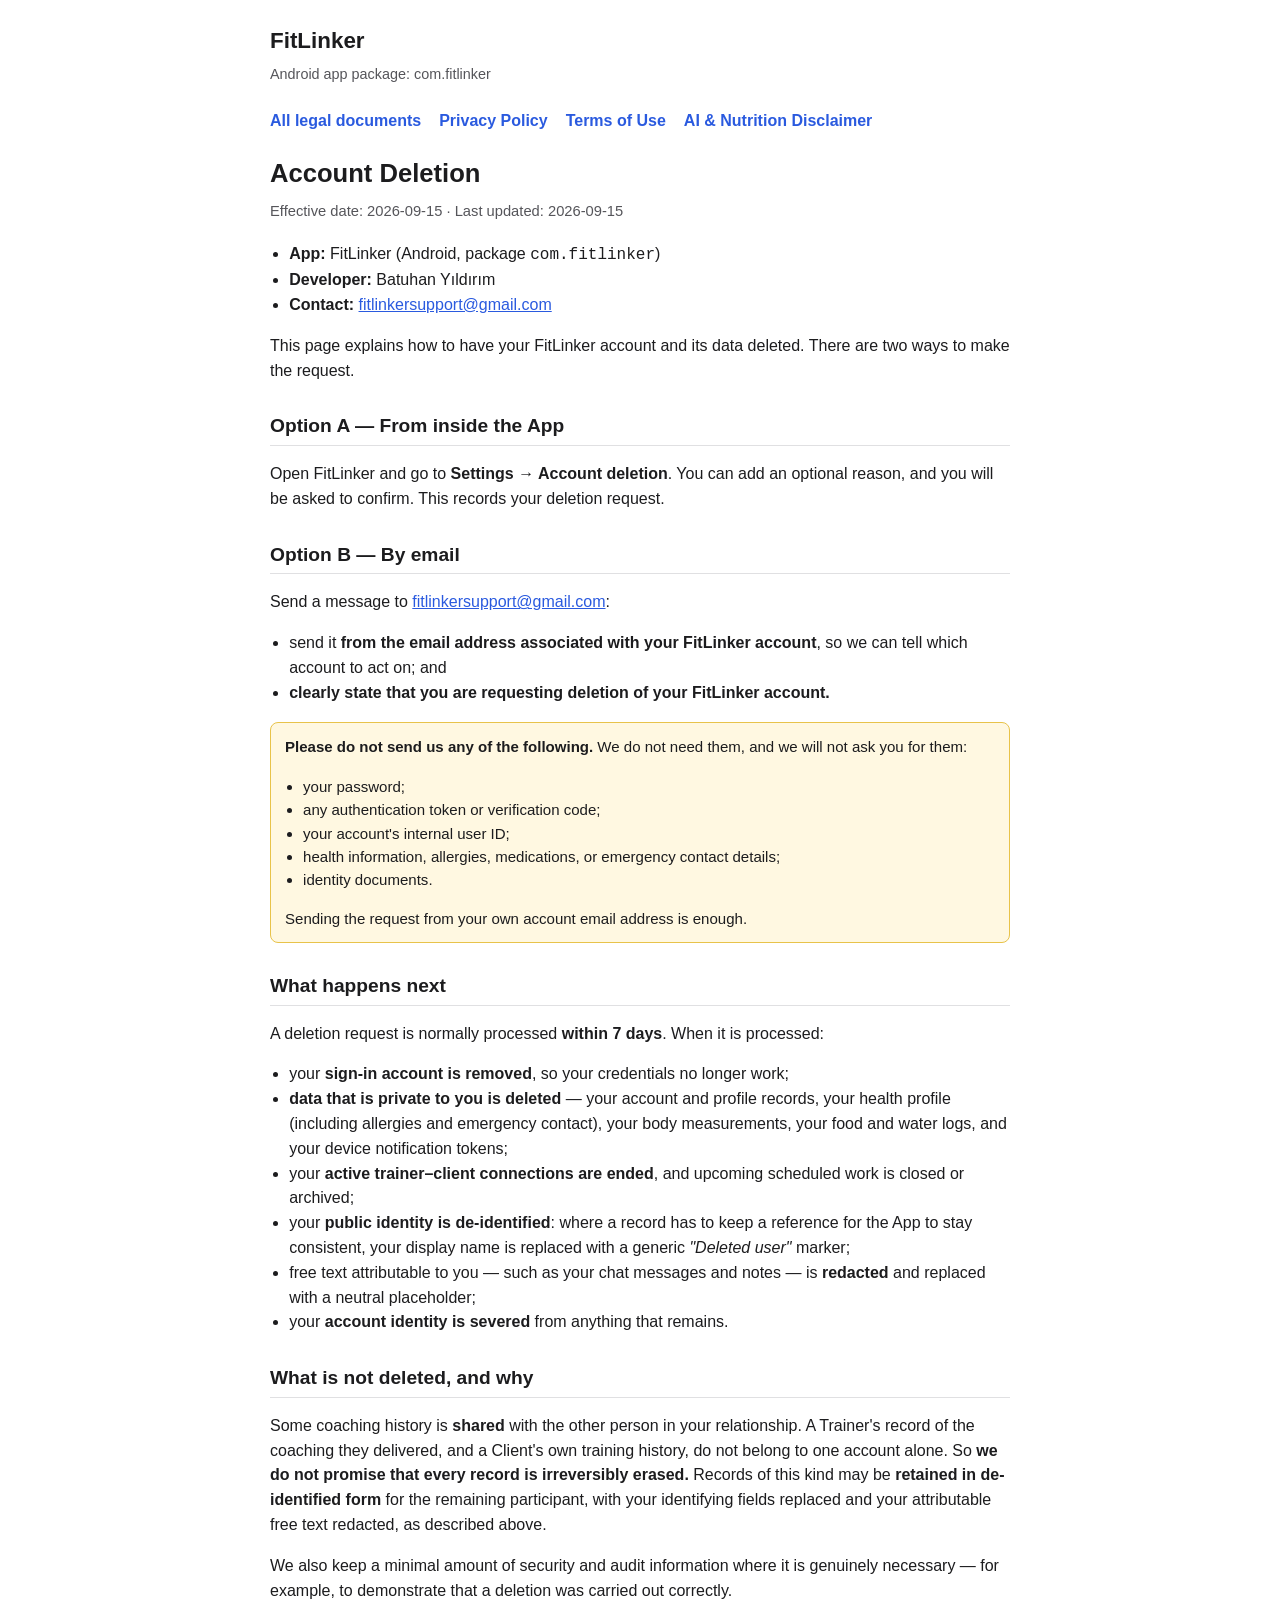
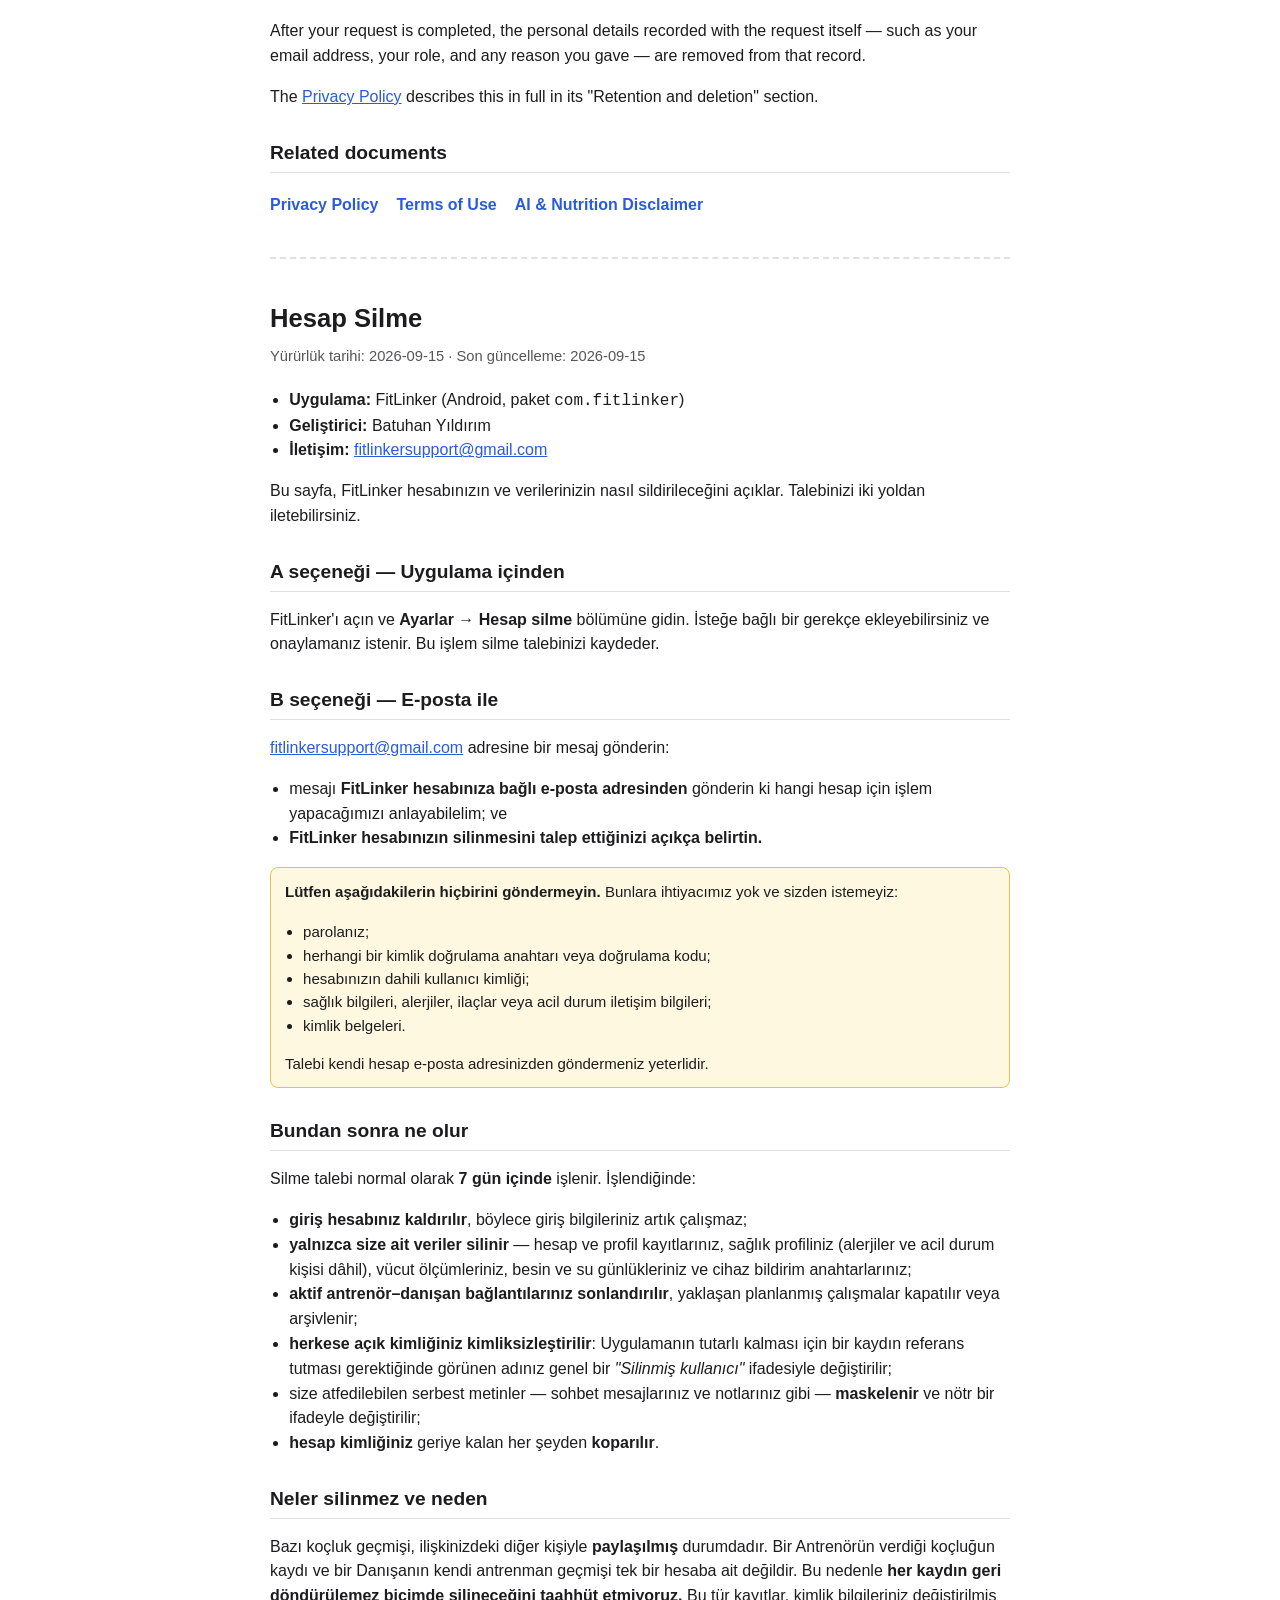
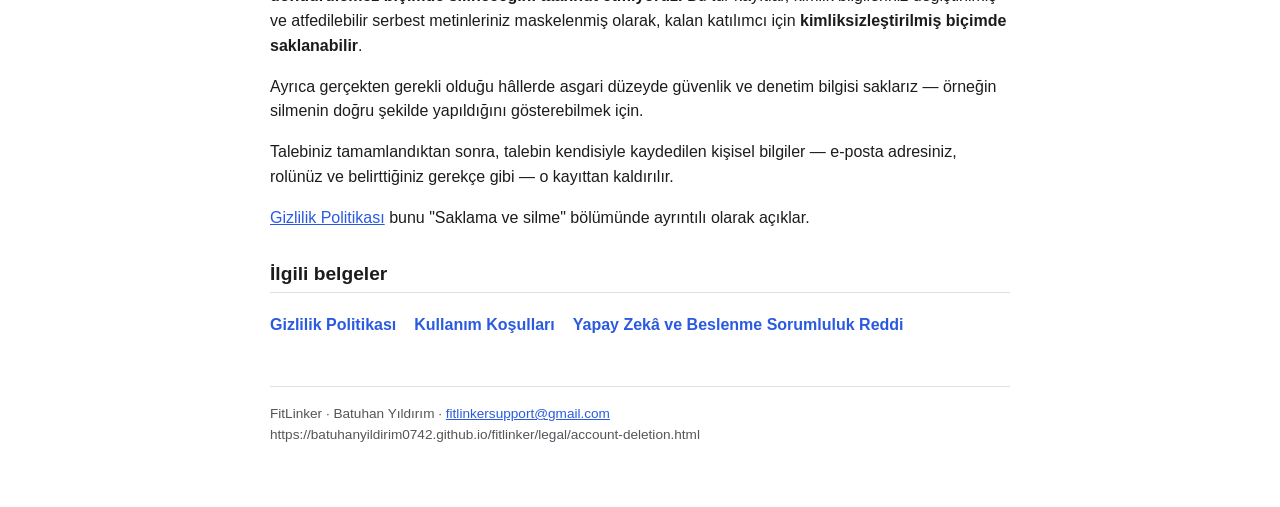
==== legal/account-deletion.html @ 313e4fa7 "Publish FitLinker legal pages" ====
<!DOCTYPE html>
<html lang="en">
<head>
<meta charset="utf-8">
<meta name="viewport" content="width=device-width, initial-scale=1">
<title>FitLinker — Account Deletion</title>
<link rel="stylesheet" href="style.css">
</head>
<body>
<div class="page">
  <header class="app-header">
    <div class="app-name">FitLinker</div>
    <div class="app-meta">Android app package: com.fitlinker</div>
  </header>

  <nav class="doc-links">
    <a href="index.html">All legal documents</a>
    <a href="privacy-policy.html">Privacy Policy</a>
    <a href="terms-of-use.html">Terms of Use</a>
    <a href="ai-nutrition-disclaimer.html">AI &amp; Nutrition Disclaimer</a>
  </nav>

  <section class="lang-section" lang="en">
    <h1>Account Deletion</h1>
    <p class="meta">Effective date: 2026-09-15 &middot; Last updated: 2026-09-15</p>

    <ul>
      <li><strong>App:</strong> FitLinker (Android, package <code>com.fitlinker</code>)</li>
      <li><strong>Developer:</strong> Batuhan Yıldırım</li>
      <li><strong>Contact:</strong>
        <a href="mailto:fitlinkersupport@gmail.com">fitlinkersupport@gmail.com</a></li>
    </ul>

    <p>
      This page explains how to have your FitLinker account and its data deleted. There are two ways
      to make the request.
    </p>

    <h2>Option A — From inside the App</h2>
    <p>
      Open FitLinker and go to <strong>Settings → Account deletion</strong>. You can add an optional
      reason, and you will be asked to confirm. This records your deletion request.
    </p>

    <h2>Option B — By email</h2>
    <p>
      Send a message to
      <a href="mailto:fitlinkersupport@gmail.com">fitlinkersupport@gmail.com</a>:
    </p>
    <ul>
      <li>send it <strong>from the email address associated with your FitLinker account</strong>, so
        we can tell which account to act on; and</li>
      <li><strong>clearly state that you are requesting deletion of your FitLinker account.</strong></li>
    </ul>

    <div class="notice">
      <strong>Please do not send us any of the following.</strong> We do not need them, and we will
      not ask you for them:
      <ul>
        <li>your password;</li>
        <li>any authentication token or verification code;</li>
        <li>your account's internal user ID;</li>
        <li>health information, allergies, medications, or emergency contact details;</li>
        <li>identity documents.</li>
      </ul>
      Sending the request from your own account email address is enough.
    </div>

    <h2>What happens next</h2>
    <p>
      A deletion request is normally processed <strong>within 7 days</strong>. When it is processed:
    </p>
    <ul>
      <li>your <strong>sign-in account is removed</strong>, so your credentials no longer work;</li>
      <li><strong>data that is private to you is deleted</strong> — your account and profile records,
        your health profile (including allergies and emergency contact), your body measurements,
        your food and water logs, and your device notification tokens;</li>
      <li>your <strong>active trainer–client connections are ended</strong>, and upcoming scheduled
        work is closed or archived;</li>
      <li>your <strong>public identity is de-identified</strong>: where a record has to keep a
        reference for the App to stay consistent, your display name is replaced with a generic
        <em>"Deleted user"</em> marker;</li>
      <li>free text attributable to you — such as your chat messages and notes — is
        <strong>redacted</strong> and replaced with a neutral placeholder;</li>
      <li>your <strong>account identity is severed</strong> from anything that remains.</li>
    </ul>

    <h2>What is not deleted, and why</h2>
    <p>
      Some coaching history is <strong>shared</strong> with the other person in your relationship. A
      Trainer's record of the coaching they delivered, and a Client's own training history, do not
      belong to one account alone. So <strong>we do not promise that every record is irreversibly
      erased.</strong> Records of this kind may be <strong>retained in de-identified form</strong> for
      the remaining participant, with your identifying fields replaced and your attributable free
      text redacted, as described above.
    </p>
    <p>
      We also keep a minimal amount of security and audit information where it is genuinely
      necessary — for example, to demonstrate that a deletion was carried out correctly.
    </p>
    <p>
      After your request is completed, the personal details recorded with the request itself — such
      as your email address, your role, and any reason you gave — are removed from that record.
    </p>
    <p>
      The <a href="privacy-policy.html">Privacy Policy</a> describes this in full in its
      "Retention and deletion" section.
    </p>

    <h2>Related documents</h2>
    <nav class="doc-links">
      <a href="privacy-policy.html">Privacy Policy</a>
      <a href="terms-of-use.html">Terms of Use</a>
      <a href="ai-nutrition-disclaimer.html">AI &amp; Nutrition Disclaimer</a>
    </nav>
  </section>

  <hr class="lang-divider">

  <section class="lang-section" lang="tr">
    <h1>Hesap Silme</h1>
    <p class="meta">Yürürlük tarihi: 2026-09-15 &middot; Son güncelleme: 2026-09-15</p>

    <ul>
      <li><strong>Uygulama:</strong> FitLinker (Android, paket <code>com.fitlinker</code>)</li>
      <li><strong>Geliştirici:</strong> Batuhan Yıldırım</li>
      <li><strong>İletişim:</strong>
        <a href="mailto:fitlinkersupport@gmail.com">fitlinkersupport@gmail.com</a></li>
    </ul>

    <p>
      Bu sayfa, FitLinker hesabınızın ve verilerinizin nasıl sildirileceğini açıklar. Talebinizi iki
      yoldan iletebilirsiniz.
    </p>

    <h2>A seçeneği — Uygulama içinden</h2>
    <p>
      FitLinker'ı açın ve <strong>Ayarlar → Hesap silme</strong> bölümüne gidin. İsteğe bağlı bir
      gerekçe ekleyebilirsiniz ve onaylamanız istenir. Bu işlem silme talebinizi kaydeder.
    </p>

    <h2>B seçeneği — E-posta ile</h2>
    <p>
      <a href="mailto:fitlinkersupport@gmail.com">fitlinkersupport@gmail.com</a> adresine bir mesaj
      gönderin:
    </p>
    <ul>
      <li>mesajı <strong>FitLinker hesabınıza bağlı e-posta adresinden</strong> gönderin ki hangi
        hesap için işlem yapacağımızı anlayabilelim; ve</li>
      <li><strong>FitLinker hesabınızın silinmesini talep ettiğinizi açıkça belirtin.</strong></li>
    </ul>

    <div class="notice">
      <strong>Lütfen aşağıdakilerin hiçbirini göndermeyin.</strong> Bunlara ihtiyacımız yok ve sizden
      istemeyiz:
      <ul>
        <li>parolanız;</li>
        <li>herhangi bir kimlik doğrulama anahtarı veya doğrulama kodu;</li>
        <li>hesabınızın dahili kullanıcı kimliği;</li>
        <li>sağlık bilgileri, alerjiler, ilaçlar veya acil durum iletişim bilgileri;</li>
        <li>kimlik belgeleri.</li>
      </ul>
      Talebi kendi hesap e-posta adresinizden göndermeniz yeterlidir.
    </div>

    <h2>Bundan sonra ne olur</h2>
    <p>
      Silme talebi normal olarak <strong>7 gün içinde</strong> işlenir. İşlendiğinde:
    </p>
    <ul>
      <li><strong>giriş hesabınız kaldırılır</strong>, böylece giriş bilgileriniz artık çalışmaz;</li>
      <li><strong>yalnızca size ait veriler silinir</strong> — hesap ve profil kayıtlarınız, sağlık
        profiliniz (alerjiler ve acil durum kişisi dâhil), vücut ölçümleriniz, besin ve su
        günlükleriniz ve cihaz bildirim anahtarlarınız;</li>
      <li><strong>aktif antrenör–danışan bağlantılarınız sonlandırılır</strong>, yaklaşan planlanmış
        çalışmalar kapatılır veya arşivlenir;</li>
      <li><strong>herkese açık kimliğiniz kimliksizleştirilir</strong>: Uygulamanın tutarlı kalması
        için bir kaydın referans tutması gerektiğinde görünen adınız genel bir
        <em>"Silinmiş kullanıcı"</em> ifadesiyle değiştirilir;</li>
      <li>size atfedilebilen serbest metinler — sohbet mesajlarınız ve notlarınız gibi —
        <strong>maskelenir</strong> ve nötr bir ifadeyle değiştirilir;</li>
      <li><strong>hesap kimliğiniz</strong> geriye kalan her şeyden <strong>koparılır</strong>.</li>
    </ul>

    <h2>Neler silinmez ve neden</h2>
    <p>
      Bazı koçluk geçmişi, ilişkinizdeki diğer kişiyle <strong>paylaşılmış</strong> durumdadır. Bir
      Antrenörün verdiği koçluğun kaydı ve bir Danışanın kendi antrenman geçmişi tek bir hesaba ait
      değildir. Bu nedenle <strong>her kaydın geri döndürülemez biçimde silineceğini taahhüt
      etmiyoruz.</strong> Bu tür kayıtlar, kimlik bilgileriniz değiştirilmiş ve atfedilebilir serbest
      metinleriniz maskelenmiş olarak, kalan katılımcı için
      <strong>kimliksizleştirilmiş biçimde saklanabilir</strong>.
    </p>
    <p>
      Ayrıca gerçekten gerekli olduğu hâllerde asgari düzeyde güvenlik ve denetim bilgisi saklarız —
      örneğin silmenin doğru şekilde yapıldığını gösterebilmek için.
    </p>
    <p>
      Talebiniz tamamlandıktan sonra, talebin kendisiyle kaydedilen kişisel bilgiler — e-posta
      adresiniz, rolünüz ve belirttiğiniz gerekçe gibi — o kayıttan kaldırılır.
    </p>
    <p>
      <a href="privacy-policy.html">Gizlilik Politikası</a> bunu "Saklama ve silme" bölümünde
      ayrıntılı olarak açıklar.
    </p>

    <h2>İlgili belgeler</h2>
    <nav class="doc-links">
      <a href="privacy-policy.html">Gizlilik Politikası</a>
      <a href="terms-of-use.html">Kullanım Koşulları</a>
      <a href="ai-nutrition-disclaimer.html">Yapay Zekâ ve Beslenme Sorumluluk Reddi</a>
    </nav>
  </section>

  <footer class="app-footer">
    FitLinker &middot; Batuhan Yıldırım &middot;
    <a href="mailto:fitlinkersupport@gmail.com">fitlinkersupport@gmail.com</a><br>
    https://batuhanyildirim0742.github.io/fitlinker/legal/account-deletion.html
  </footer>
</div>
</body>
</html>
---- legal/style.css ----
/* FitLinker legal pages — shared stylesheet.
   Plain CSS only: no JavaScript, no web fonts/CDN, no tracking/analytics of any kind. */

:root {
  color-scheme: light dark;
  --max-width: 780px;
  --fg: #1c1c1e;
  --bg: #ffffff;
  --muted: #55555a;
  --border: #e0e0e2;
  --accent: #2a5adf;
  --notice-bg: #fff8e1;
  --notice-border: #e8c34a;
}

@media (prefers-color-scheme: dark) {
  :root {
    --fg: #f0f0f2;
    --bg: #121214;
    --muted: #b8b8bd;
    --border: #3a3a3d;
    --accent: #7aa2ff;
    --notice-bg: #3a331a;
    --notice-border: #8a7326;
  }
}

* {
  box-sizing: border-box;
}

html, body {
  margin: 0;
  padding: 0;
}

body {
  background: var(--bg);
  color: var(--fg);
  font-family: -apple-system, "Segoe UI", Roboto, Helvetica, Arial, sans-serif;
  line-height: 1.55;
  font-size: 16px;
}

.page {
  max-width: var(--max-width);
  margin: 0 auto;
  padding: 24px 20px 64px;
}

header.app-header {
  margin-bottom: 24px;
}

header.app-header .app-name {
  font-weight: 700;
  font-size: 1.4rem;
}

header.app-header .app-meta {
  color: var(--muted);
  font-size: 0.9rem;
  margin-top: 4px;
}

h1 {
  font-size: 1.6rem;
  margin: 0 0 6px;
}

h2 {
  font-size: 1.2rem;
  margin: 28px 0 8px;
  border-bottom: 1px solid var(--border);
  padding-bottom: 4px;
}

h3 {
  font-size: 1.02rem;
  margin: 18px 0 6px;
}

p, li {
  color: var(--fg);
}

ul {
  padding-left: 1.2em;
}

.meta {
  color: var(--muted);
  font-size: 0.92rem;
  margin: 4px 0 20px;
}

.notice {
  background: var(--notice-bg);
  border: 1px solid var(--notice-border);
  border-radius: 8px;
  padding: 12px 14px;
  margin: 16px 0;
  font-size: 0.94rem;
}

.notice strong {
  display: inline-block;
  margin-bottom: 2px;
}

a {
  color: var(--accent);
}

.lang-section {
  margin-top: 8px;
}

.lang-divider {
  margin: 40px 0;
  border: none;
  border-top: 2px dashed var(--border);
}

nav.doc-links {
  margin: 20px 0;
  padding: 0;
  list-style: none;
  display: flex;
  flex-wrap: wrap;
  gap: 10px 18px;
}

nav.doc-links a {
  text-decoration: none;
  font-weight: 600;
}

footer.app-footer {
  margin-top: 48px;
  padding-top: 16px;
  border-top: 1px solid var(--border);
  color: var(--muted);
  font-size: 0.85rem;
}

@media (max-width: 480px) {
  body {
    font-size: 15px;
  }
  .page {
    padding: 16px 14px 48px;
  }
}
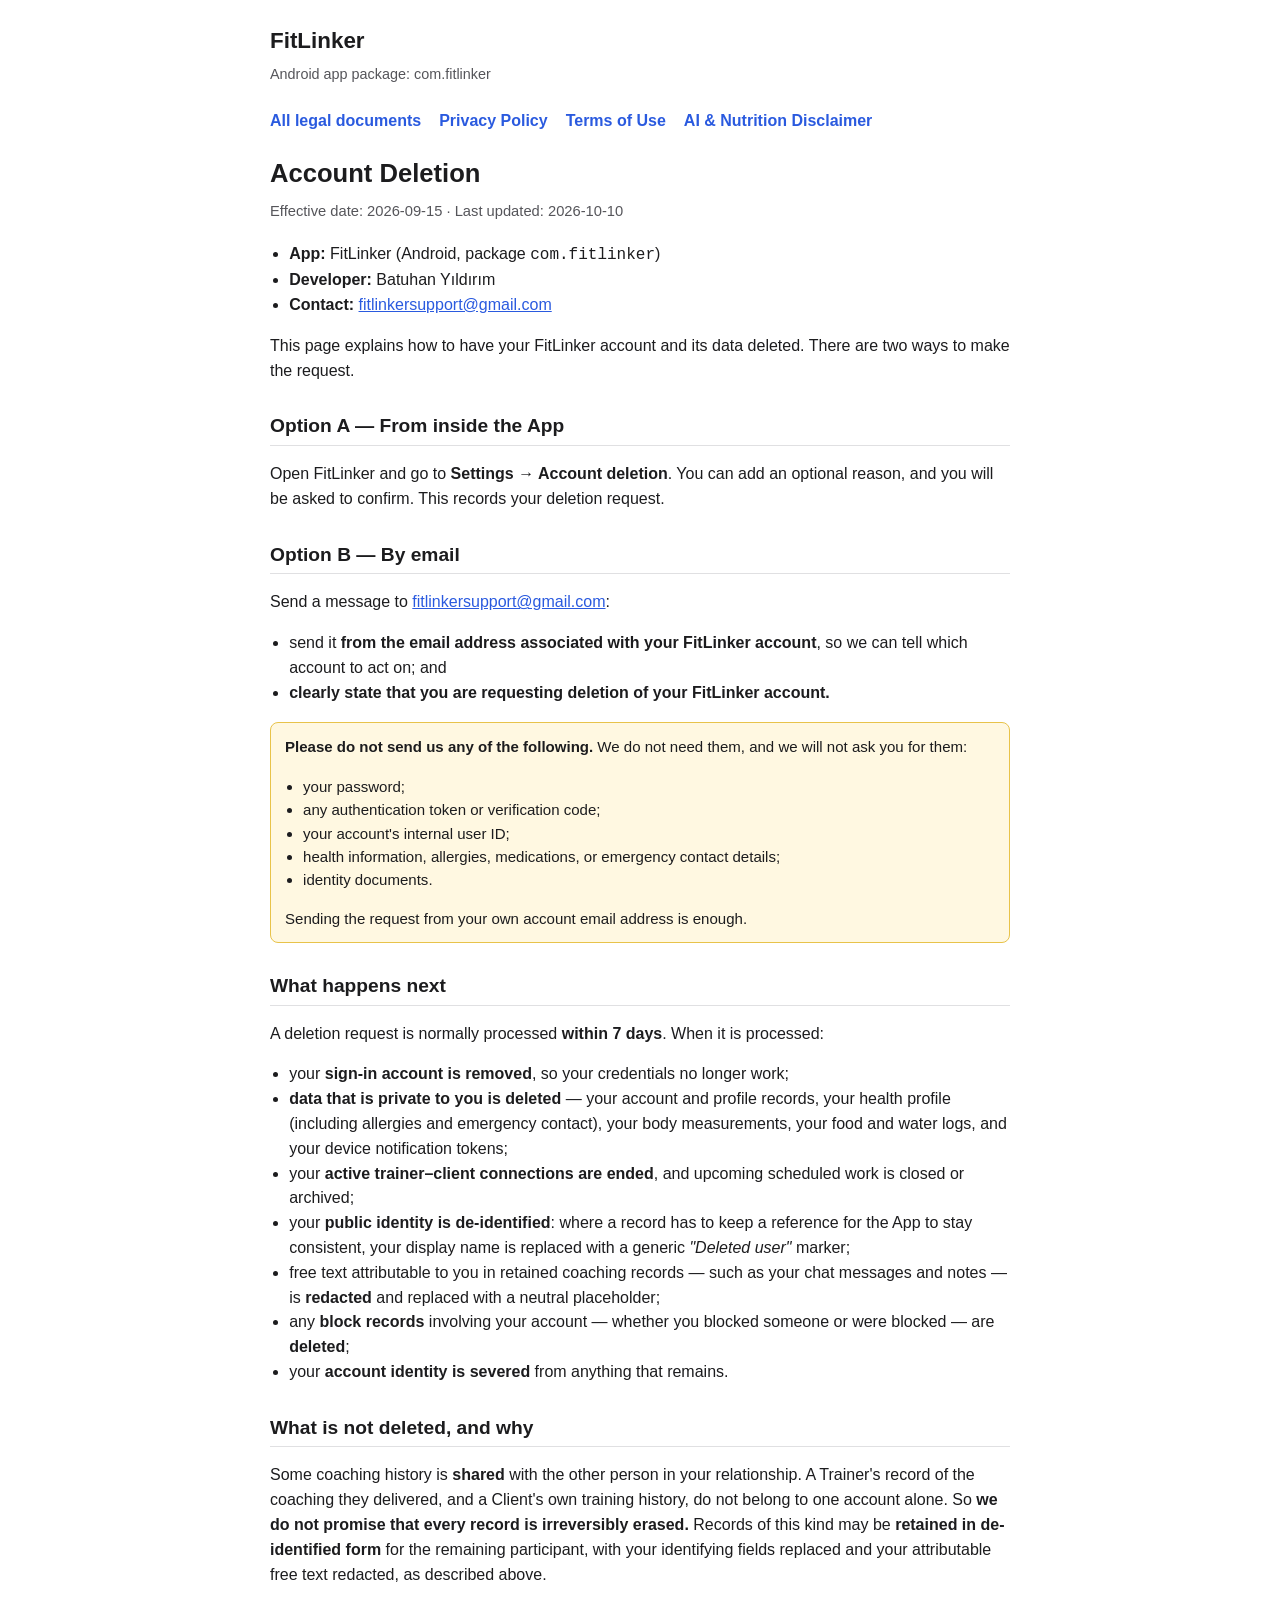
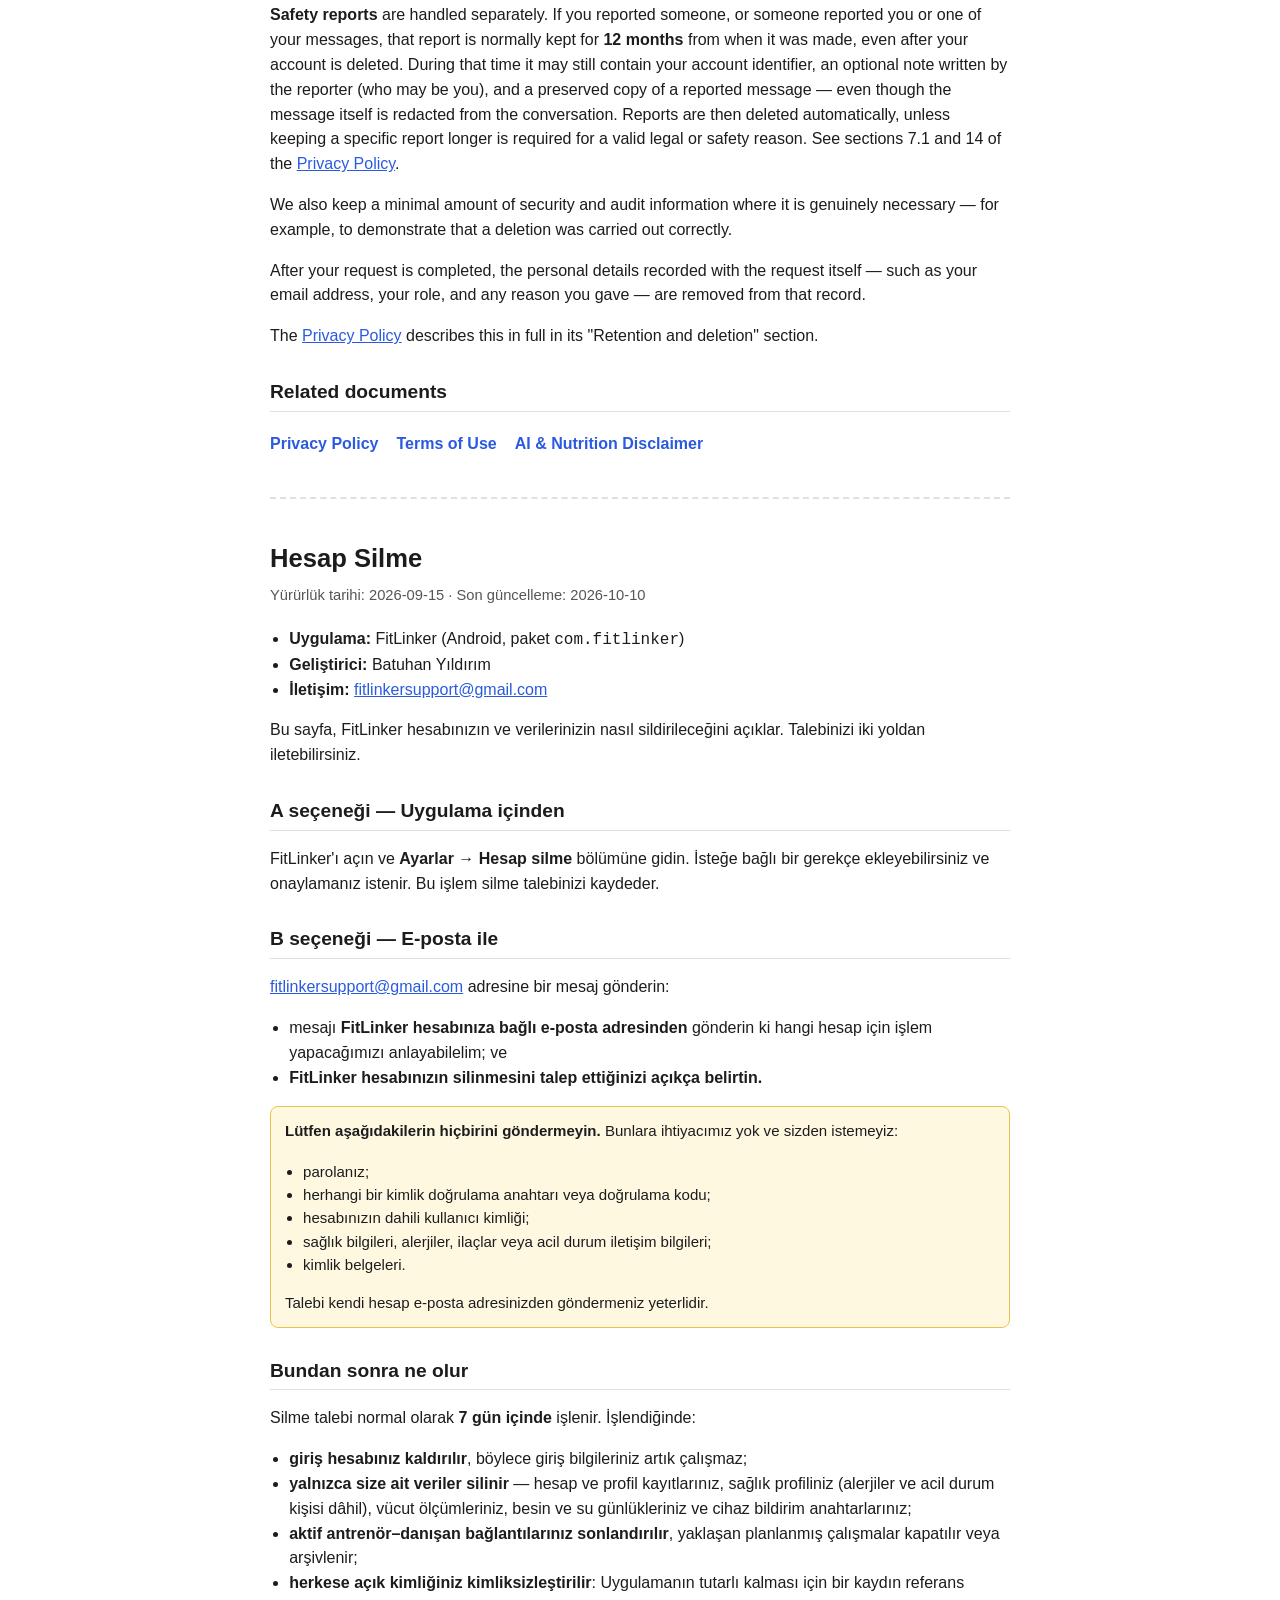
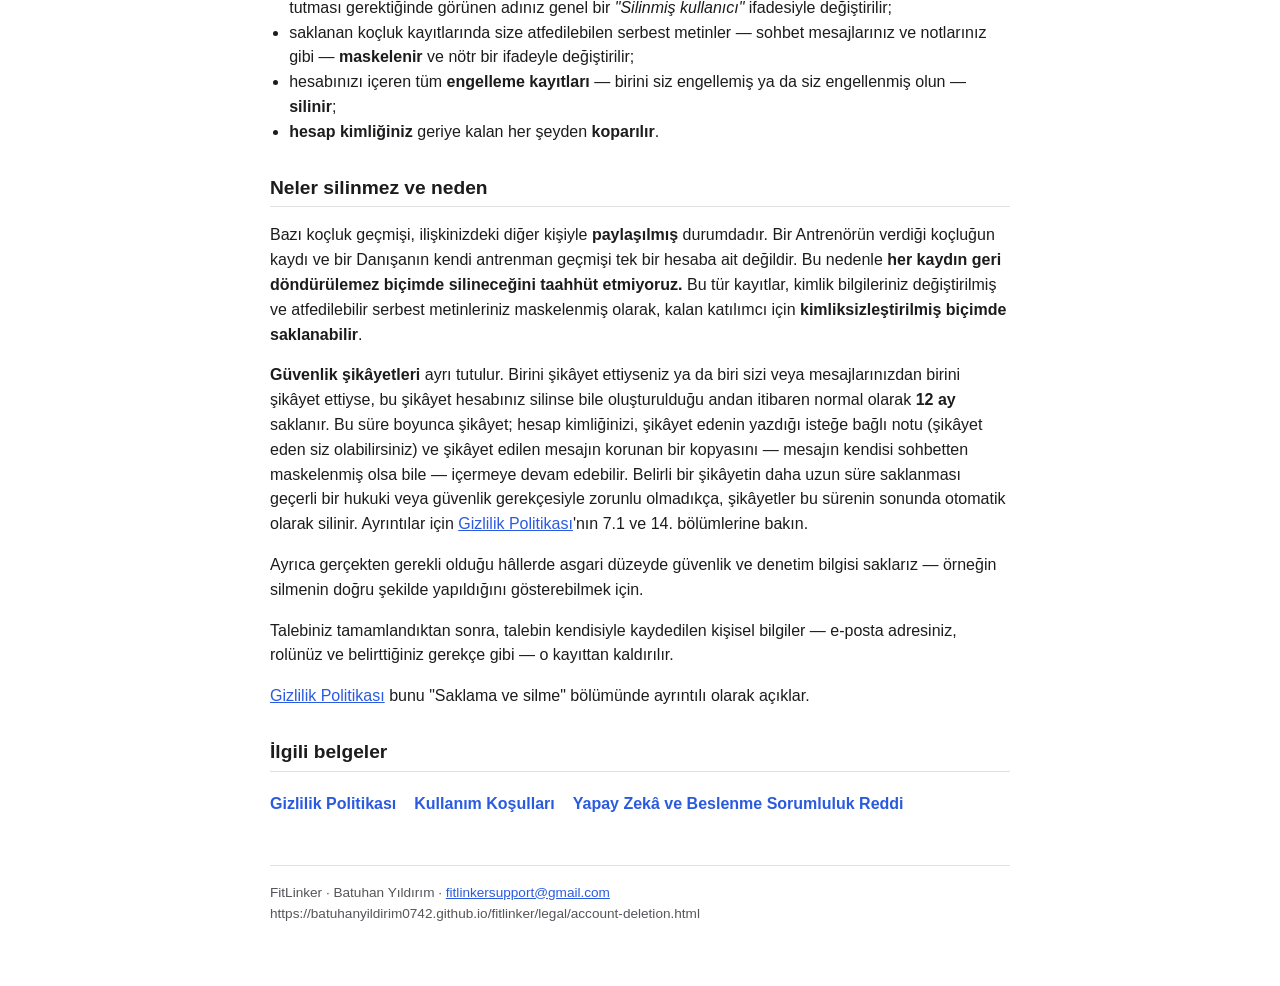
==== commit 45566d2d: "docs: publish approved safety legal updates Co-Authored-By: Claude Opus 5.5 <noreply@anthropic.com>" ====
--- a/legal/account-deletion.html
+++ b/legal/account-deletion.html
@@ -22,7 +22,7 @@
 
   <section class="lang-section" lang="en">
     <h1>Account Deletion</h1>
-    <p class="meta">Effective date: 2026-09-15 &middot; Last updated: 2026-09-15</p>
+    <p class="meta">Effective date: 2026-09-15 &middot; Last updated: 2026-10-10</p>
 
     <ul>
       <li><strong>App:</strong> FitLinker (Android, package <code>com.fitlinker</code>)</li>
@@ -80,8 +80,10 @@
       <li>your <strong>public identity is de-identified</strong>: where a record has to keep a
         reference for the App to stay consistent, your display name is replaced with a generic
         <em>"Deleted user"</em> marker;</li>
-      <li>free text attributable to you — such as your chat messages and notes — is
-        <strong>redacted</strong> and replaced with a neutral placeholder;</li>
+      <li>free text attributable to you in retained coaching records — such as your chat messages
+        and notes — is <strong>redacted</strong> and replaced with a neutral placeholder;</li>
+      <li>any <strong>block records</strong> involving your account — whether you blocked someone or
+        were blocked — are <strong>deleted</strong>;</li>
       <li>your <strong>account identity is severed</strong> from anything that remains.</li>
     </ul>
 
@@ -93,6 +95,16 @@
       erased.</strong> Records of this kind may be <strong>retained in de-identified form</strong> for
       the remaining participant, with your identifying fields replaced and your attributable free
       text redacted, as described above.
+    </p>
+    <p>
+      <strong>Safety reports</strong> are handled separately. If you reported someone, or someone
+      reported you or one of your messages, that report is normally kept for <strong>12 months</strong>
+      from when it was made, even after your account is deleted. During that time it may still contain
+      your account identifier, an optional note written by the reporter (who may be you), and a
+      preserved copy of a reported message — even though the message itself is redacted from the
+      conversation. Reports are then deleted automatically, unless keeping a specific report longer is
+      required for a valid legal or safety reason. See sections 7.1 and 14 of the
+      <a href="privacy-policy.html">Privacy Policy</a>.
     </p>
     <p>
       We also keep a minimal amount of security and audit information where it is genuinely
@@ -119,7 +131,7 @@
 
   <section class="lang-section" lang="tr">
     <h1>Hesap Silme</h1>
-    <p class="meta">Yürürlük tarihi: 2026-09-15 &middot; Son güncelleme: 2026-09-15</p>
+    <p class="meta">Yürürlük tarihi: 2026-09-15 &middot; Son güncelleme: 2026-10-10</p>
 
     <ul>
       <li><strong>Uygulama:</strong> FitLinker (Android, paket <code>com.fitlinker</code>)</li>
@@ -177,8 +189,10 @@
       <li><strong>herkese açık kimliğiniz kimliksizleştirilir</strong>: Uygulamanın tutarlı kalması
         için bir kaydın referans tutması gerektiğinde görünen adınız genel bir
         <em>"Silinmiş kullanıcı"</em> ifadesiyle değiştirilir;</li>
-      <li>size atfedilebilen serbest metinler — sohbet mesajlarınız ve notlarınız gibi —
-        <strong>maskelenir</strong> ve nötr bir ifadeyle değiştirilir;</li>
+      <li>saklanan koçluk kayıtlarında size atfedilebilen serbest metinler — sohbet mesajlarınız ve
+        notlarınız gibi — <strong>maskelenir</strong> ve nötr bir ifadeyle değiştirilir;</li>
+      <li>hesabınızı içeren tüm <strong>engelleme kayıtları</strong> — birini siz engellemiş ya da
+        siz engellenmiş olun — <strong>silinir</strong>;</li>
       <li><strong>hesap kimliğiniz</strong> geriye kalan her şeyden <strong>koparılır</strong>.</li>
     </ul>
 
@@ -190,6 +204,17 @@
       etmiyoruz.</strong> Bu tür kayıtlar, kimlik bilgileriniz değiştirilmiş ve atfedilebilir serbest
       metinleriniz maskelenmiş olarak, kalan katılımcı için
       <strong>kimliksizleştirilmiş biçimde saklanabilir</strong>.
+    </p>
+    <p>
+      <strong>Güvenlik şikâyetleri</strong> ayrı tutulur. Birini şikâyet ettiyseniz ya da biri sizi
+      veya mesajlarınızdan birini şikâyet ettiyse, bu şikâyet hesabınız silinse bile oluşturulduğu
+      andan itibaren normal olarak <strong>12 ay</strong> saklanır. Bu süre boyunca şikâyet; hesap
+      kimliğinizi, şikâyet edenin yazdığı isteğe bağlı notu (şikâyet eden siz olabilirsiniz) ve
+      şikâyet edilen mesajın korunan bir kopyasını — mesajın kendisi sohbetten maskelenmiş olsa bile —
+      içermeye devam edebilir. Belirli bir şikâyetin daha uzun süre saklanması geçerli bir hukuki veya
+      güvenlik gerekçesiyle zorunlu olmadıkça, şikâyetler bu sürenin sonunda otomatik olarak silinir.
+      Ayrıntılar için <a href="privacy-policy.html">Gizlilik Politikası</a>'nın 7.1 ve 14. bölümlerine
+      bakın.
     </p>
     <p>
       Ayrıca gerçekten gerekli olduğu hâllerde asgari düzeyde güvenlik ve denetim bilgisi saklarız —
